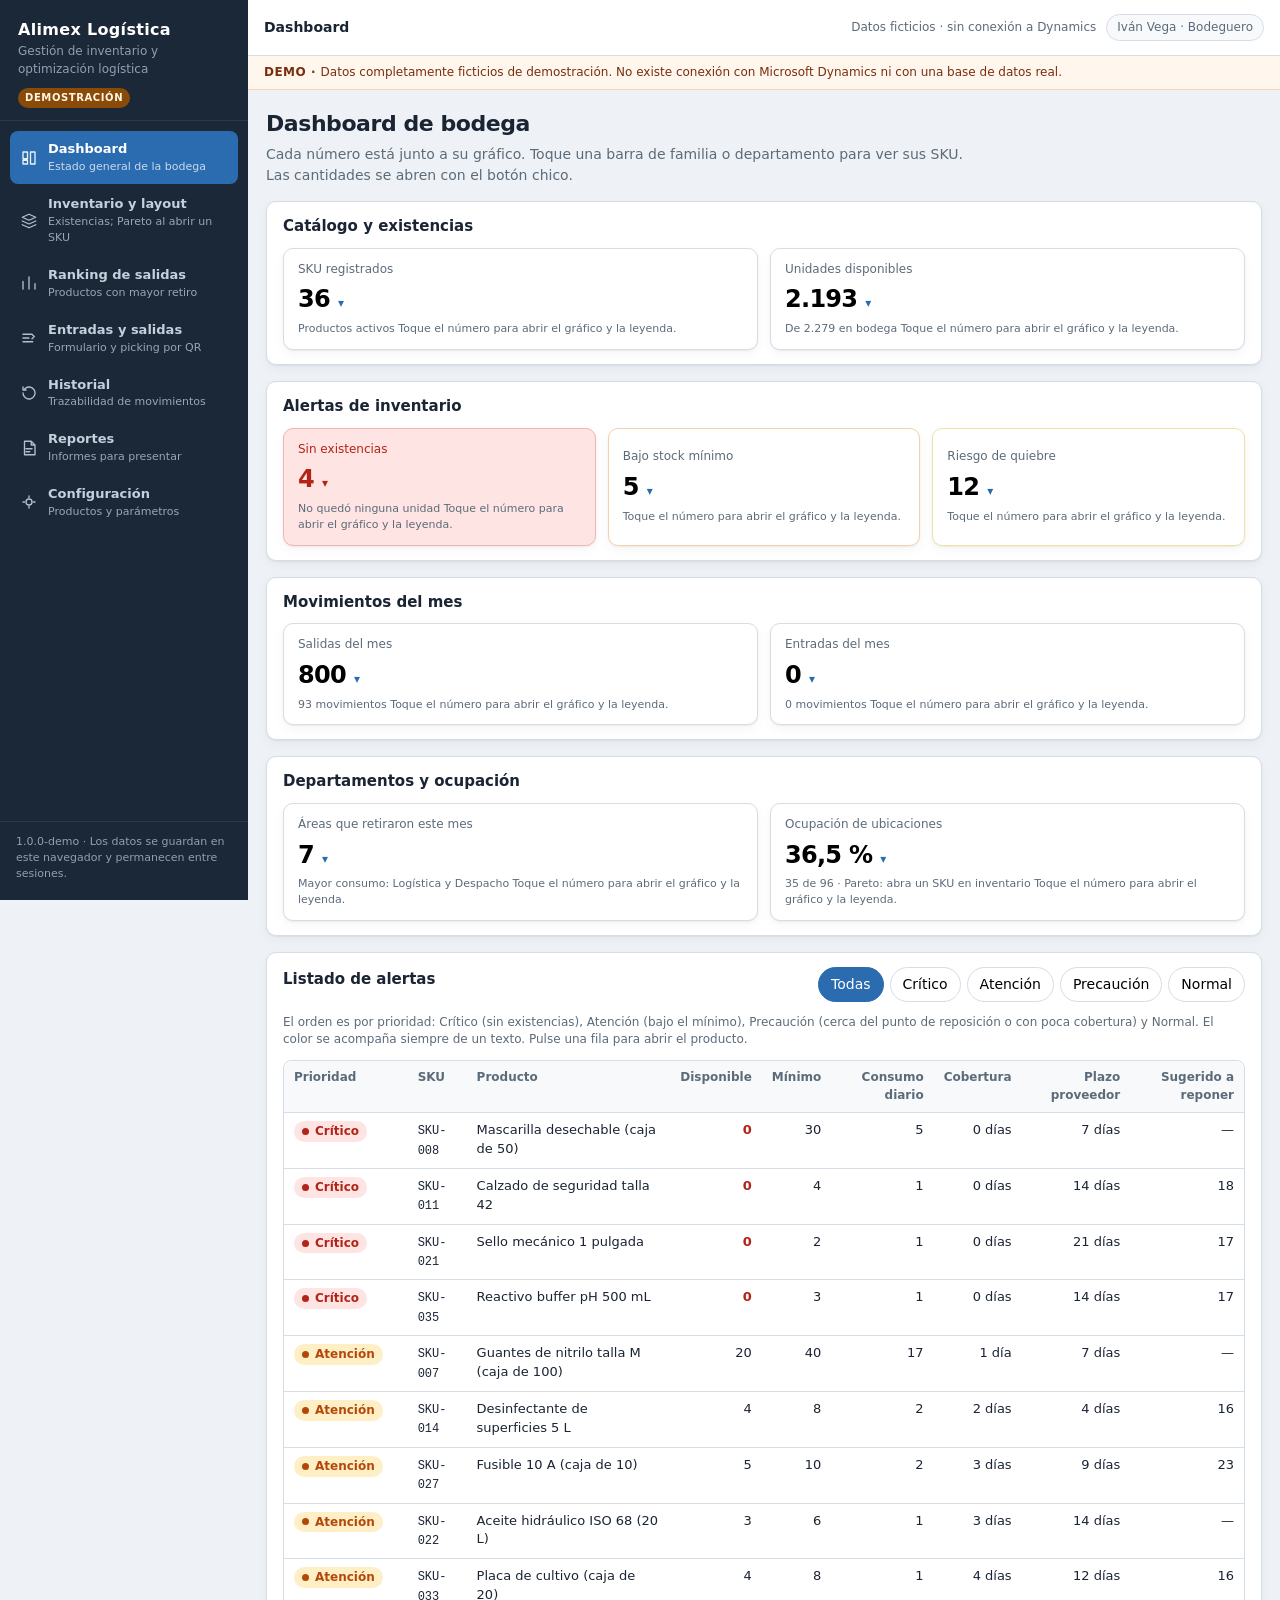
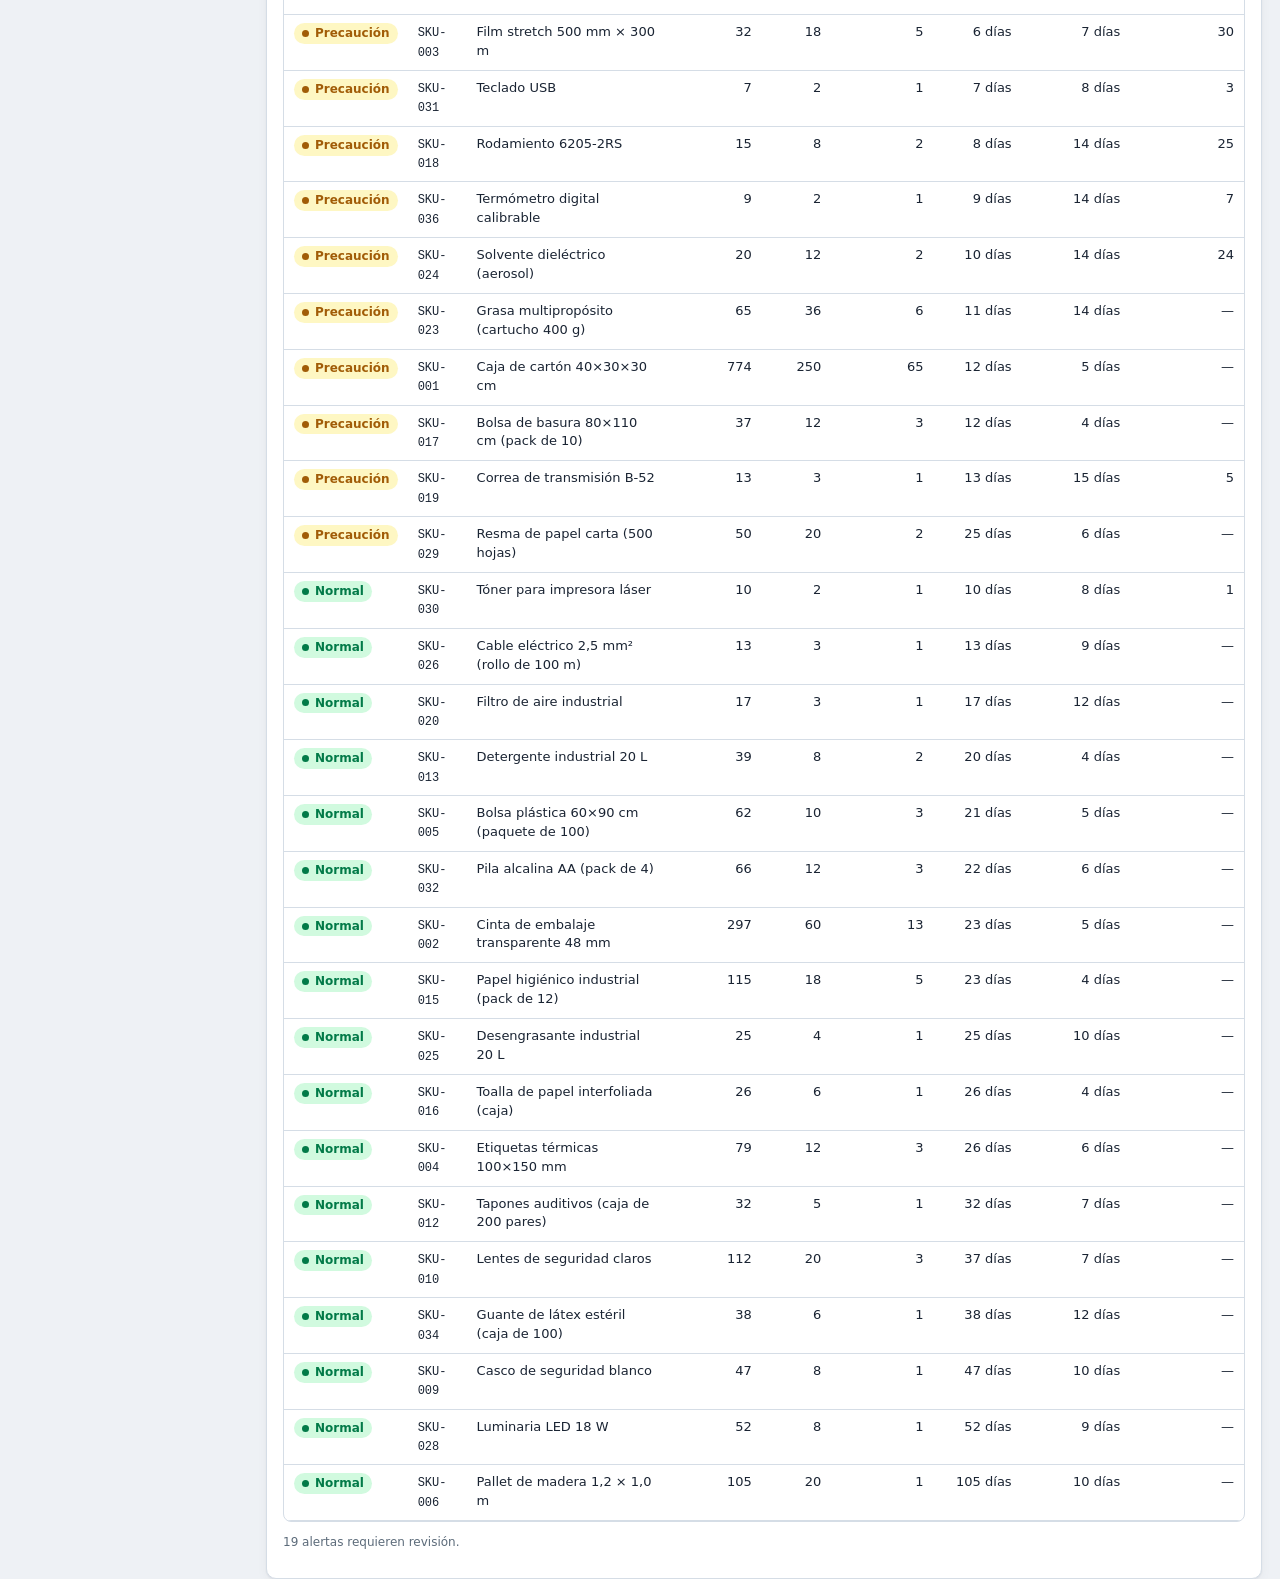
==== index.html @ c2c271ae "Publica el prototipo de inventario Alimex para guardarlo en un repositorio privado. Co-authored-by: " ====
<!doctype html>
<html lang="es">
<head>
  <meta charset="utf-8">
  <meta name="viewport" content="width=device-width, initial-scale=1, viewport-fit=cover">
  <meta name="theme-color" content="#1b2838">
  <meta name="description" content="Plataforma de demostración para gestión de inventario y logística. Datos ficticios. Sin conexión a Microsoft Dynamics.">
  <title>Alimex Logística — Inventario (demostración)</title>
  <link rel="stylesheet" href="./assets/css/app.css">
  <link rel="manifest" href="./manifest.webmanifest">
  <link rel="icon" href="./assets/icons/icon.svg" type="image/svg+xml">
  <link rel="apple-touch-icon" href="./assets/icons/icon.svg">
</head>
<body>
  <div id="app">
    <p class="boot">Cargando la plataforma de demostración…</p>
  </div>
  <script type="module" src="./src/main.js"></script>
</body>
</html>
---- assets/css/app.css ----
:root {
  --bg: #eef1f5;
  --surface: #ffffff;
  --surface-2: #f7f9fb;
  --sidebar: #1b2838;
  --sidebar-2: #243447;
  --sidebar-text: #c5d0dc;
  --sidebar-active: #ffffff;
  --accent: #2b6cb0;
  --accent-soft: #e8f1fa;
  --text: #1a2433;
  --muted: #5c6b7a;
  --border: #d5dde6;
  --shadow: 0 1px 2px rgba(16, 24, 40, 0.06), 0 4px 12px rgba(16, 24, 40, 0.04);
  --critico: #b42318;
  --critico-bg: #fee4e2;
  --atencion: #b54708;
  --atencion-bg: #feefc6;
  --precaucion: #a15c07;
  --precaucion-bg: #fef7c3;
  --normal: #027a48;
  --normal-bg: #d1fadf;
  --abc-a: #b42318;
  --abc-b: #b54708;
  --abc-c: #175cd3;
  --radius: 10px;
  --sidebar-w: 248px;
  --topbar-h: 56px;
  --font: "Segoe UI", system-ui, -apple-system, Roboto, "Helvetica Neue", Arial, sans-serif;
  --mono: "Cascadia Mono", "Segoe UI Mono", Consolas, monospace;
}

* { box-sizing: border-box; }
html, body { margin: 0; min-height: 100%; }
body {
  font: 14px/1.45 var(--font);
  color: var(--text);
  background: var(--bg);
}
#app { min-height: 100vh; }
.boot { margin: 32px; color: var(--muted); }
a { color: var(--accent); }
button, input, select, textarea { font: inherit; }
button { cursor: pointer; }

.app {
  display: grid;
  grid-template-columns: var(--sidebar-w) 1fr;
  min-height: 100vh;
}

.sidebar {
  background: var(--sidebar);
  color: var(--sidebar-text);
  display: flex;
  flex-direction: column;
  position: sticky;
  top: 0;
  height: 100vh;
  overflow: auto;
}
.brand {
  padding: 18px 18px 12px;
  border-bottom: 1px solid rgba(255,255,255,.08);
}
.brand-name { color: #fff; font-weight: 650; font-size: 16px; letter-spacing: .02em; }
.brand-sub { font-size: 12px; color: #8ea0b3; margin-top: 2px; }
.demo-pill {
  display: inline-block;
  margin-top: 10px;
  background: #8a4b08;
  color: #fff6e6;
  font-size: 10px;
  font-weight: 700;
  letter-spacing: .06em;
  padding: 3px 7px;
  border-radius: 999px;
}
.nav { padding: 10px 10px 16px; display: flex; flex-direction: column; gap: 2px; }
.nav-link {
  display: flex;
  align-items: center;
  gap: 10px;
  color: var(--sidebar-text);
  text-decoration: none;
  padding: 9px 10px;
  border-radius: 8px;
  border: 0;
  background: transparent;
  text-align: left;
  width: 100%;
}
.nav-link:hover { background: var(--sidebar-2); color: #fff; }
.nav-link.is-active { background: #2b6cb0; color: #fff; }
.nav-ico { width: 18px; height: 18px; flex: 0 0 18px; opacity: .9; }
.nav-text { display: flex; flex-direction: column; }
.nav-text strong { font-weight: 600; font-size: 13px; }
.nav-text small { font-size: 11px; opacity: .75; font-weight: 400; }
.sidebar-foot {
  margin-top: auto;
  padding: 12px 16px 18px;
  font-size: 11px;
  color: #8ea0b3;
  border-top: 1px solid rgba(255,255,255,.08);
}

.workspace { min-width: 0; display: flex; flex-direction: column; min-height: 100vh; }
.topbar {
  height: var(--topbar-h);
  background: var(--surface);
  border-bottom: 1px solid var(--border);
  display: flex;
  align-items: center;
  gap: 12px;
  padding: 0 16px;
  position: sticky;
  top: 0;
  z-index: 20;
}
.menu-btn {
  display: none;
  border: 1px solid var(--border);
  background: #fff;
  border-radius: 8px;
  width: 36px;
  height: 36px;
}
.top-title { font-weight: 650; }
.top-meta { color: var(--muted); font-size: 12px; margin-left: auto; display: flex; align-items: center; gap: 10px; }
.user-chip {
  background: var(--surface-2);
  border: 1px solid var(--border);
  border-radius: 999px;
  padding: 4px 10px;
  font-size: 12px;
}

.banner {
  background: #fff7ed;
  color: #7a2e0e;
  border-bottom: 1px solid #f6d7b0;
  padding: 8px 16px;
  font-size: 12px;
}
.banner strong { letter-spacing: .04em; }

.main { padding: 18px 18px 40px; min-width: 0; }
.page { display: flex; flex-direction: column; gap: 16px; }
.page-head { display: flex; flex-wrap: wrap; justify-content: space-between; gap: 12px; align-items: flex-end; }
.page-head h1 { margin: 0; font-size: 22px; letter-spacing: -.02em; }
.page-head p { margin: 4px 0 0; color: var(--muted); max-width: 720px; }
.actions { display: flex; flex-wrap: wrap; gap: 8px; }

.card {
  background: var(--surface);
  border: 1px solid var(--border);
  border-radius: var(--radius);
  box-shadow: var(--shadow);
  padding: 14px 16px;
}
.card h2, .card h3 { margin: 0 0 10px; font-size: 15px; }
.card-head {
  display: flex;
  justify-content: space-between;
  gap: 10px;
  align-items: center;
  margin-bottom: 10px;
}
.muted { color: var(--muted); }
.small { font-size: 12px; }

.grid { display: grid; gap: 12px; }
.kpis { grid-template-columns: repeat(4, minmax(0, 1fr)); }
.kpis.kpis-2 { grid-template-columns: repeat(2, minmax(0, 1fr)); }
.kpis.kpis-3 { grid-template-columns: repeat(3, minmax(0, 1fr)); }
.kpi {
  background: var(--surface);
  border: 1px solid var(--border);
  border-radius: var(--radius);
  padding: 12px 14px;
  box-shadow: var(--shadow);
  min-width: 0;
}
.kpi .label { color: var(--muted); font-size: 12px; }
.kpi .value { font-size: 24px; font-weight: 700; letter-spacing: -.03em; margin-top: 4px; display: flex; align-items: baseline; gap: 8px; }
.kpi .hint { font-size: 11px; color: var(--muted); margin-top: 4px; }
.kpi.is-critico { border-color: #f3b4b1; background: var(--critico-bg); }
.kpi.is-critico .label,
.kpi.is-critico .value { color: var(--critico); }
.kpi.is-atencion { border-color: #f5d0a8; }
.kpi.is-precaucion { border-color: #efe3a0; }
.kpi.is-link { cursor: pointer; text-align: left; width: 100%; }
.kpi.is-chart:hover { border-color: #8fb4d8; background: #f8fbfe; }
.kpi.is-critico.is-chart:hover { border-color: #b42318; background: #fee4e2; }
.kpi.is-open { border-color: var(--accent); box-shadow: 0 0 0 2px #d6e6f5; }
.kpi.is-critico.is-open { border-color: var(--critico); box-shadow: 0 0 0 2px #f5c2c0; }
.kpi-caret { font-size: 12px; color: var(--accent); font-weight: 700; }
.kpi.is-critico .kpi-caret { color: var(--critico); }
.num-empty { color: var(--critico); font-weight: 700; }

.dash-block { padding: 14px 16px; }
.dash-block .kpis { margin: 0; }
.dash-reveal {
  display: none;
  margin-top: 14px;
  padding-top: 12px;
  border-top: 1px solid var(--border);
}
.dash-reveal.is-open { display: block; }
.legend-box {
  background: var(--surface-2);
  border: 1px solid var(--border);
  border-radius: 8px;
  padding: 10px 14px;
  margin-top: 10px;
}
.legend-box h3 { margin: 0 0 6px; font-size: 13px; }
.legend-box ul { margin: 0; padding-left: 18px; }
.legend-box li { margin: 5px 0; color: var(--text); font-size: 13px; }
.legend-box .swatch { margin-right: 4px; vertical-align: middle; }
.formula-box {
  margin: 0 0 10px;
  padding: 8px 12px;
  border: 1px solid var(--border);
  border-left: 3px solid var(--accent);
  border-radius: 8px;
  background: var(--surface-2);
  font-size: 13px;
  font-family: var(--mono);
}

.badge {
  display: inline-flex;
  align-items: center;
  gap: 6px;
  border-radius: 999px;
  padding: 2px 8px;
  font-size: 12px;
  font-weight: 650;
  line-height: 1.4;
  white-space: nowrap;
}
.badge .dot { width: 7px; height: 7px; border-radius: 50%; }
.badge-critico { background: var(--critico-bg); color: var(--critico); }
.badge-critico .dot { background: var(--critico); }
.badge-atencion { background: var(--atencion-bg); color: var(--atencion); }
.badge-atencion .dot { background: var(--atencion); }
.badge-precaucion { background: var(--precaucion-bg); color: var(--precaucion); }
.badge-precaucion .dot { background: var(--precaucion); }
.badge-normal { background: var(--normal-bg); color: var(--normal); }
.badge-normal .dot { background: var(--normal); }
.badge-abc-A { background: #fee4e2; color: #b42318; }
.badge-abc-B { background: #feefc6; color: #b54708; }
.badge-abc-C { background: #d1e0ff; color: #175cd3; }

.filters {
  display: flex;
  flex-wrap: wrap;
  gap: 8px;
  align-items: end;
}
.field { display: flex; flex-direction: column; gap: 4px; min-width: 0; }
.field label { font-size: 12px; color: var(--muted); font-weight: 600; }
.field input, .field select, .field textarea {
  border: 1px solid var(--border);
  border-radius: 8px;
  padding: 7px 9px;
  background: #fff;
  min-width: 0;
}
.field textarea { min-height: 68px; resize: vertical; }
.field input:focus, .field select:focus, .field textarea:focus {
  outline: 2px solid #b6d2ef;
  border-color: var(--accent);
}
.field.is-error input, .field.is-error select, .field.is-error textarea { border-color: var(--critico); }
.field .err, .err { color: var(--critico); font-size: 12px; }
.field.grow { flex: 1 1 180px; }

.btn {
  border: 1px solid var(--border);
  background: #fff;
  border-radius: 8px;
  padding: 7px 12px;
  color: var(--text);
}
.btn:hover { background: var(--surface-2); }
.btn-primary { background: var(--accent); border-color: var(--accent); color: #fff; }
.btn-primary:hover { filter: brightness(1.05); }
.btn-danger { background: #b42318; border-color: #b42318; color: #fff; }
.btn-ghost { background: transparent; }
.btn:disabled { opacity: .5; cursor: not-allowed; }
.btn-row { display: flex; flex-wrap: wrap; gap: 8px; }
.btn-tiny {
  padding: 3px 8px;
  font-size: 11px;
  line-height: 1.2;
  border-radius: 6px;
}

.chart-hit { cursor: pointer; }
.chart-hit:hover .chart-hit-bg { fill: #eef5fb; }
.legend span.chart-hit:hover,
.legend span.chart-hit.is-on { color: var(--text); }
.sku-pick {
  margin-top: 10px;
  padding: 10px 12px;
  border: 1px solid var(--border);
  border-radius: 8px;
  background: var(--surface-2);
}
.sku-pick-head {
  display: flex;
  align-items: center;
  justify-content: space-between;
  gap: 8px;
  margin-bottom: 8px;
}
.sku-pick-head h3 { margin: 0; font-size: 13px; }
.sku-list {
  list-style: none;
  display: flex;
  flex-wrap: wrap;
  gap: 6px;
  margin: 0;
  padding: 0;
}
.sku-chip {
  font-family: var(--mono);
  font-size: 12px;
  border: 1px solid var(--border);
  background: #fff;
  border-radius: 6px;
  padding: 4px 8px;
  color: var(--text);
}
.sku-chip:hover { border-color: var(--accent); background: #f8fbfe; }

.table-wrap { overflow: auto; border: 1px solid var(--border); border-radius: 8px; }
table.data {
  width: 100%;
  border-collapse: collapse;
  font-size: 13px;
  min-width: 640px;
}
table.data th, table.data td {
  padding: 8px 10px;
  border-bottom: 1px solid var(--border);
  text-align: left;
  vertical-align: top;
}
table.data th {
  background: var(--surface-2);
  font-size: 12px;
  color: var(--muted);
  font-weight: 650;
  position: sticky;
  top: 0;
  z-index: 1;
}
table.data th.num, table.data td.num { text-align: right; font-variant-numeric: tabular-nums; }
table.data tr.is-click { cursor: pointer; }
table.data tr.is-click:hover { background: var(--accent-soft); }
table.data tr.is-on { background: #e8f1fa; }
table.data .sku { font-family: var(--mono); font-size: 12px; }

.empty {
  padding: 24px;
  text-align: center;
  color: var(--muted);
}

.charts { grid-template-columns: repeat(2, minmax(0, 1fr)); }
.chart {
  min-height: 220px;
}
.chart svg { width: 100%; height: auto; display: block; }
.legend { display: flex; flex-wrap: wrap; gap: 10px 14px; font-size: 12px; color: var(--muted); margin-top: 8px; }
.legend span { display: inline-flex; align-items: center; gap: 6px; }
.swatch { width: 10px; height: 10px; border-radius: 2px; display: inline-block; }

.donut-wrap {
  display: grid;
  grid-template-columns: minmax(168px, 42%) 1fr;
  gap: 8px 20px;
  align-items: center;
}
.donut-legend { display: flex; flex-direction: column; gap: 10px; min-width: 0; }
.donut-row {
  display: grid;
  grid-template-columns: 12px minmax(0, 1fr) auto;
  grid-template-rows: auto auto;
  column-gap: 10px;
  row-gap: 3px;
  align-items: center;
}
.donut-swatch {
  grid-row: 1 / 3;
  width: 12px;
  height: 12px;
  border-radius: 3px;
  align-self: start;
  margin-top: 4px;
}
.donut-copy { min-width: 0; }
.donut-copy strong { display: block; font-size: 13px; line-height: 1.25; }
.donut-nums { text-align: right; }
.donut-nums b { display: block; font-size: 15px; line-height: 1.2; }
.donut-track {
  grid-column: 2 / 4;
  height: 5px;
  background: #eef2f6;
  border-radius: 99px;
  overflow: hidden;
}
.donut-track i { display: block; height: 100%; border-radius: 99px; }

.split {
  display: grid;
  grid-template-columns: minmax(0, 1.15fr) minmax(320px, .85fr);
  gap: 12px;
  align-items: start;
}

.layout {
  display: flex;
  flex-direction: column;
  gap: 10px;
}
.aisles {
  display: grid;
  gap: 10px;
}
.aisle { min-width: 0; }
.aisle-title { font-size: 12px; font-weight: 700; margin-bottom: 6px; color: var(--muted); }
.racks { display: grid; grid-template-columns: repeat(6, minmax(0, 1fr)); gap: 6px; }
.rack { display: flex; flex-direction: column-reverse; gap: 3px; }
.slot {
  border: 1px solid var(--border);
  background: #f4f7fa;
  border-radius: 4px;
  min-height: 28px;
  padding: 2px 3px;
  font-size: 9px;
  line-height: 1.15;
  color: #334;
  text-align: left;
  width: 100%;
}
.slot.is-free { background: #fff; color: #8a96a3; }
.slot.is-on { outline: 2px solid var(--accent); outline-offset: 1px; }
.slot.is-hit { box-shadow: 0 0 0 2px #1a365d; font-weight: 700; }
.slot.is-dim {
  background: #f1f4f7;
  color: #c5ccd3;
  border-color: #e6eaee;
  opacity: .38;
  cursor: default;
}
.slot.is-dim:disabled { opacity: .38; }
.slot .code { font-family: var(--mono); display: block; }
.slot-meta {
  display: flex;
  align-items: center;
  justify-content: space-between;
  gap: 4px;
}
.slot-cls { font-size: 10px; font-weight: 800; line-height: 1; }
.heat-0 { background: #eef2f6; }
.heat-1 { background: #d7e8f7; }
.heat-2 { background: #9ec5e8; }
.heat-3 { background: #5a9ad0; color: #fff; }
.heat-4 { background: #2b6cb0; color: #fff; }
.heat-A { background: #fecaca; }
.heat-B { background: #fde68a; }
.heat-C { background: #bfdbfe; }
.heat-A .slot-cls, .has-cls-A .slot-cls { color: #b42318; }
.heat-B .slot-cls, .has-cls-B .slot-cls { color: #b54708; }
.heat-C .slot-cls, .has-cls-C .slot-cls { color: #175cd3; }
.layout .card-head { flex-wrap: wrap; align-items: flex-start; }

.pareto-legend {
  display: flex;
  flex-wrap: wrap;
  gap: 8px;
}
.pareto-chip {
  display: inline-flex;
  align-items: center;
  gap: 8px;
  border: 1px solid var(--border);
  border-radius: 8px;
  padding: 6px 10px;
  font-size: 12px;
  background: #fff;
}
.pareto-chip b {
  width: 20px;
  height: 20px;
  border-radius: 4px;
  display: inline-flex;
  align-items: center;
  justify-content: center;
  font-size: 12px;
}
.pareto-chip.is-A b { background: #fecaca; color: #b42318; }
.pareto-chip.is-B b { background: #fde68a; color: #b54708; }
.pareto-chip.is-C b { background: #bfdbfe; color: #175cd3; }
.pareto-chip.is-empty b { background: #eef2f6; color: #667; }

.future-layout-note {
  border: 1px solid #c7d7ea;
  background: #f4f8fc;
  border-left: 3px solid var(--accent);
  border-radius: 8px;
  padding: 8px 12px;
}
.future-layout-note strong { display: block; font-size: 12px; margin-bottom: 2px; }
.future-layout-note p { margin: 0; font-size: 12px; color: var(--muted); }

.slotting-box {
  border: 1px solid var(--border);
  border-radius: 8px;
  padding: 8px 10px;
  background: #fffaf3;
}
.slotting-box h3 { margin: 0 0 4px; font-size: 13px; }

.loc-panel { font-size: 13px; }
.loc-panel h3 { margin: 0 0 6px; display: flex; align-items: center; gap: 8px; }

.picker { position: relative; }
.picker-list {
  position: absolute;
  z-index: 30;
  left: 0; right: 0;
  top: 100%;
  background: #fff;
  border: 1px solid var(--border);
  border-radius: 8px;
  max-height: 220px;
  overflow: auto;
  box-shadow: var(--shadow);
}
.picker-item {
  display: block;
  width: 100%;
  text-align: left;
  border: 0;
  background: #fff;
  padding: 8px 10px;
}
.picker-item:hover, .picker-item.is-on { background: var(--accent-soft); }

.lines { display: flex; flex-direction: column; gap: 8px; }
.line {
  display: grid;
  grid-template-columns: 2fr 1fr 1fr 90px 32px;
  gap: 8px;
  align-items: end;
}
.tabs { display: flex; flex-wrap: wrap; gap: 6px; }
.tab {
  border: 1px solid var(--border);
  background: #fff;
  border-radius: 999px;
  padding: 6px 12px;
}
.tab.is-on { background: var(--accent); border-color: var(--accent); color: #fff; }

.toast-host {
  position: fixed;
  right: 16px;
  bottom: 16px;
  display: flex;
  flex-direction: column;
  gap: 8px;
  z-index: 80;
}
.toast {
  background: #1b2838;
  color: #fff;
  padding: 10px 14px;
  border-radius: 8px;
  box-shadow: var(--shadow);
  max-width: 360px;
}
.toast.is-error { background: #b42318; }
.toast.is-ok { background: #027a48; }

.modal-back {
  position: fixed;
  inset: 0;
  background: rgba(16, 24, 40, .45);
  display: flex;
  align-items: center;
  justify-content: center;
  padding: 16px;
  z-index: 70;
}
.modal {
  background: #fff;
  border-radius: 12px;
  max-width: 520px;
  width: 100%;
  padding: 18px;
  box-shadow: var(--shadow);
}
.modal h2 { margin: 0 0 8px; font-size: 18px; }
.pager { display: flex; gap: 8px; align-items: center; justify-content: flex-end; font-size: 12px; color: var(--muted); }

.report { display: flex; flex-direction: column; gap: 14px; }
.report-cover {
  border-left: 4px solid var(--accent);
}
.exec {
  font-size: 15px;
  line-height: 1.55;
}
.conclusions { margin: 0; padding-left: 18px; }
.conclusions li { margin: 6px 0; }

.overlay {
  position: fixed;
  inset: 0;
  background: rgba(0,0,0,.35);
  z-index: 40;
  display: none;
}
.overlay.is-on { display: block; }

.picking-host { margin-top: 4px; }
.page-head + .tabs { margin: 0 0 12px; }
.mobile-pick { display: flex; flex-direction: column; gap: 12px; max-width: 520px; margin: 0 auto; }
.qty-input { font-size: 28px; text-align: center; font-weight: 700; }

.detail-grid { grid-template-columns: 1.2fr .8fr; }

@media (max-width: 1100px) {
  .kpis, .kpis.kpis-3 { grid-template-columns: repeat(2, minmax(0, 1fr)); }
  .charts, .split, .detail-grid { grid-template-columns: 1fr; }
  .donut-wrap { grid-template-columns: 1fr; justify-items: center; }
  .donut-legend { width: 100%; }
  .racks { grid-template-columns: repeat(3, minmax(0, 1fr)); }
}
@media (max-width: 900px) {
  .app { grid-template-columns: 1fr; }
  .sidebar {
    position: fixed;
    z-index: 50;
    transform: translateX(-100%);
    width: min(86vw, 280px);
    transition: transform .2s ease;
  }
  .sidebar.is-open { transform: none; }
  .menu-btn { display: inline-flex; align-items: center; justify-content: center; }
  .top-meta .user-chip { display: none; }
  .line { grid-template-columns: 1fr 1fr; }
  .main { padding: 12px; }
}
@media (max-width: 640px) {
  .kpis { grid-template-columns: 1fr 1fr; }
  .kpi .value { font-size: 20px; }
  table.data { min-width: 520px; }
  .page-head h1 { font-size: 18px; }
}

@media print {
  .sidebar, .topbar, .banner, .menu-btn, .no-print, .toast-host, .overlay { display: none !important; }
  .app { display: block; }
  .main { padding: 0; }
  .card, .kpi { box-shadow: none; break-inside: avoid; }
  body { background: #fff; }
  .report { font-size: 12px; }
  h1 { font-size: 20px; }
  @page { margin: 16mm; }
}
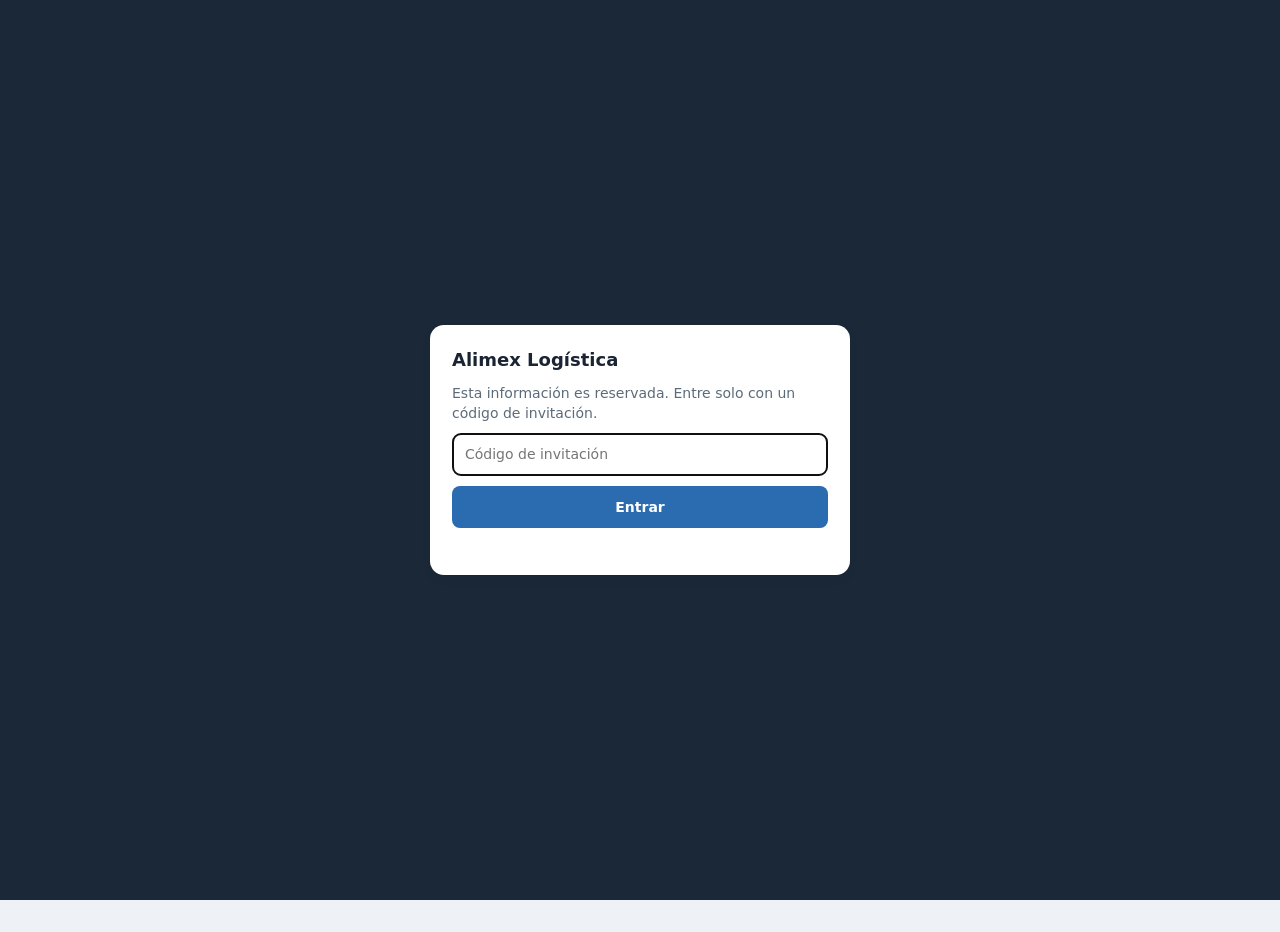
==== commit dae44ffe: "Agrega la entrada por código de invitación y el acceso directo, como en Metalpar. Co-authored-by: Cu" ====
--- a/index.html
+++ b/index.html
@@ -11,10 +11,19 @@
   <link rel="icon" href="./assets/icons/icon.svg" type="image/svg+xml">
   <link rel="apple-touch-icon" href="./assets/icons/icon.svg">
 </head>
-<body>
+<body class="locked">
+  <div id="invite">
+    <form id="inviteForm">
+      <b>Alimex Logística</b>
+      <p>Esta información es reservada. Entre solo con un código de invitación.</p>
+      <input id="inviteCode" type="password" autocomplete="off" placeholder="Código de invitación" spellcheck="false">
+      <button class="btn btn-primary" id="inviteGo" type="submit">Entrar</button>
+      <p id="inviteErr" class="err"></p>
+    </form>
+  </div>
   <div id="app">
     <p class="boot">Cargando la plataforma de demostración…</p>
   </div>
-  <script type="module" src="./src/main.js"></script>
+  <script type="module" src="./src/invite.js"></script>
 </body>
 </html>
--- a/assets/css/app.css
+++ b/assets/css/app.css
@@ -39,6 +39,39 @@
 }
 #app { min-height: 100vh; }
 .boot { margin: 32px; color: var(--muted); }
+
+#invite {
+  display: none;
+  position: fixed;
+  inset: 0;
+  z-index: 80;
+  align-items: center;
+  justify-content: center;
+  padding: 24px;
+  background: var(--sidebar);
+}
+body.locked #invite { display: flex; }
+body.locked #app { visibility: hidden; }
+#invite form {
+  width: min(420px, 100%);
+  display: flex;
+  flex-direction: column;
+  gap: 10px;
+  padding: 22px;
+  border-radius: 14px;
+  background: #fff;
+  box-shadow: var(--shadow);
+}
+#invite b { font-size: 18px; color: var(--text); }
+#invite p { margin: 0; line-height: 1.45; color: var(--muted); }
+#invite input {
+  border: 1px solid var(--border);
+  border-radius: 8px;
+  padding: 10px 12px;
+}
+#invite .err { min-height: 1.2em; color: var(--critico); font-size: 13px; }
+#inviteGo { min-height: 42px; background: var(--accent); border: 0; color: #fff; border-radius: 8px; font-weight: 650; }
+#inviteGo:hover { filter: brightness(1.05); }
 a { color: var(--accent); }
 button, input, select, textarea { font: inherit; }
 button { cursor: pointer; }
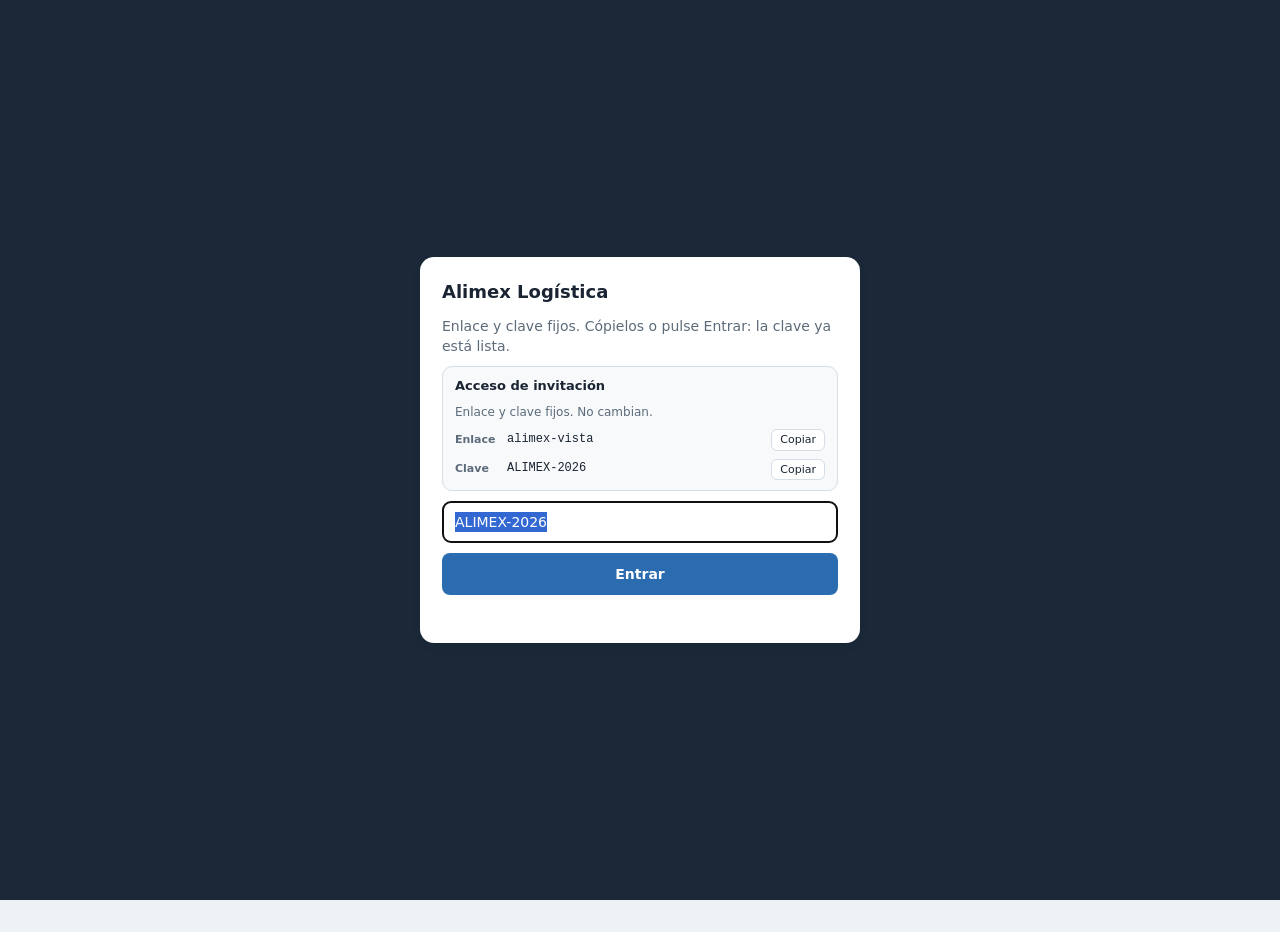
==== commit b4c0e392: "Actualiza el prototipo con ranking en el dashboard, fichas compactas y acceso de invitación fijo. Co" ====
--- a/index.html
+++ b/index.html
@@ -15,8 +15,9 @@
   <div id="invite">
     <form id="inviteForm">
       <b>Alimex Logística</b>
-      <p>Esta información es reservada. Entre solo con un código de invitación.</p>
-      <input id="inviteCode" type="password" autocomplete="off" placeholder="Código de invitación" spellcheck="false">
+      <p>Enlace y clave fijos. Cópielos o pulse Entrar: la clave ya está lista.</p>
+      <div id="inviteAccess"></div>
+      <input id="inviteCode" type="text" autocomplete="off" placeholder="Código de invitación" spellcheck="false">
       <button class="btn btn-primary" id="inviteGo" type="submit">Entrar</button>
       <p id="inviteErr" class="err"></p>
     </form>
--- a/assets/css/app.css
+++ b/assets/css/app.css
@@ -53,7 +53,7 @@
 body.locked #invite { display: flex; }
 body.locked #app { visibility: hidden; }
 #invite form {
-  width: min(420px, 100%);
+  width: min(440px, 100%);
   display: flex;
   flex-direction: column;
   gap: 10px;
@@ -131,10 +131,57 @@
 .nav-text small { font-size: 11px; opacity: .75; font-weight: 400; }
 .sidebar-foot {
   margin-top: auto;
-  padding: 12px 16px 18px;
+  padding: 12px 12px 16px;
   font-size: 11px;
   color: #8ea0b3;
   border-top: 1px solid rgba(255,255,255,.08);
+  display: flex;
+  flex-direction: column;
+  gap: 10px;
+}
+
+.access-card {
+  border: 1px solid var(--border);
+  background: var(--surface-2);
+  border-radius: 10px;
+  padding: 10px 12px;
+  display: flex;
+  flex-direction: column;
+  gap: 8px;
+}
+.access-card strong { font-size: 13px; color: var(--text); }
+.access-card > p { margin: 0; font-size: 12px; color: var(--muted); }
+.access-row {
+  display: grid;
+  grid-template-columns: 46px minmax(0, 1fr) auto;
+  gap: 6px;
+  align-items: center;
+}
+.access-k { font-size: 11px; color: var(--muted); font-weight: 650; }
+.access-v {
+  min-width: 0;
+  overflow: hidden;
+  text-overflow: ellipsis;
+  white-space: nowrap;
+  font-family: var(--mono);
+  font-size: 12px;
+  color: var(--text);
+  text-decoration: none;
+}
+a.access-v:hover { text-decoration: underline; }
+.access-copy { padding: 3px 8px; min-height: 0; }
+.access-card.is-dark {
+  background: var(--sidebar-2);
+  border-color: rgba(255,255,255,.1);
+}
+.access-card.is-dark strong,
+.access-card.is-dark .access-v { color: #fff; }
+.access-card.is-dark > p,
+.access-card.is-dark .access-k { color: #8ea0b3; }
+.access-card.is-dark .access-copy {
+  background: #1b2838;
+  color: #fff;
+  border-color: rgba(255,255,255,.16);
 }
 
 .workspace { min-width: 0; display: flex; flex-direction: column; min-height: 100vh; }
@@ -199,6 +246,39 @@
   align-items: center;
   margin-bottom: 10px;
 }
+
+.ficha-top {
+  display: flex;
+  justify-content: space-between;
+  align-items: center;
+  gap: 10px;
+  flex-wrap: wrap;
+  margin-bottom: 10px;
+}
+.ficha-top h2 { margin: 0; }
+.ficha-badges { display: flex; gap: 8px; align-items: center; flex-wrap: wrap; }
+.ficha-note {
+  margin: 0 0 10px;
+  font-size: 12px;
+  color: var(--muted);
+  line-height: 1.35;
+}
+.facts {
+  display: grid;
+  grid-template-columns: repeat(auto-fill, minmax(118px, 1fr));
+  gap: 6px;
+  margin: 0 0 12px;
+}
+.fact {
+  min-width: 0;
+  padding: 6px 8px;
+  border: 1px solid var(--border);
+  border-radius: 6px;
+  background: var(--surface-2);
+}
+.fact-k { display: block; font-size: 10px; color: var(--muted); line-height: 1.2; }
+.fact-v { display: block; margin-top: 2px; font-size: 14px; font-weight: 700; line-height: 1.2; word-break: break-word; }
+.fact-h { display: block; margin-top: 2px; font-size: 11px; color: var(--muted); }
 .muted { color: var(--muted); }
 .small { font-size: 12px; }
 
@@ -455,6 +535,37 @@
   align-items: start;
 }
 
+.inv-board {
+  display: grid;
+  grid-template-columns: minmax(0, 1fr);
+  gap: 12px;
+  align-items: start;
+}
+.inv-board.is-map {
+  grid-template-columns: minmax(0, 1fr) 220px;
+}
+.inv-main { min-width: 0; }
+.inv-main .loc-panel p { margin: 8px 0; line-height: 1.5; }
+.layout-mini {
+  position: sticky;
+  top: 12px;
+  padding: 10px;
+  align-self: start;
+}
+.layout-mini h2 { font-size: 13px; margin: 0; }
+.layout-mini .aisles { gap: 6px; }
+.layout-mini .aisle-title { font-size: 10px; margin-bottom: 3px; }
+.layout-mini .racks { gap: 2px; }
+.layout-mini .slot {
+  min-height: 14px;
+  padding: 1px;
+  font-size: 0;
+  border-radius: 2px;
+}
+.layout-mini .slot .code,
+.layout-mini .slot .slot-meta { display: none; }
+.layout-mini .slot.is-hit { min-height: 16px; }
+
 .layout {
   display: flex;
   flex-direction: column;
@@ -671,7 +782,8 @@
 
 @media (max-width: 1100px) {
   .kpis, .kpis.kpis-3 { grid-template-columns: repeat(2, minmax(0, 1fr)); }
-  .charts, .split, .detail-grid { grid-template-columns: 1fr; }
+  .charts, .split, .detail-grid, .inv-board.is-map { grid-template-columns: 1fr; }
+  .layout-mini { position: static; max-width: 280px; margin-left: auto; }
   .donut-wrap { grid-template-columns: 1fr; justify-items: center; }
   .donut-legend { width: 100%; }
   .racks { grid-template-columns: repeat(3, minmax(0, 1fr)); }
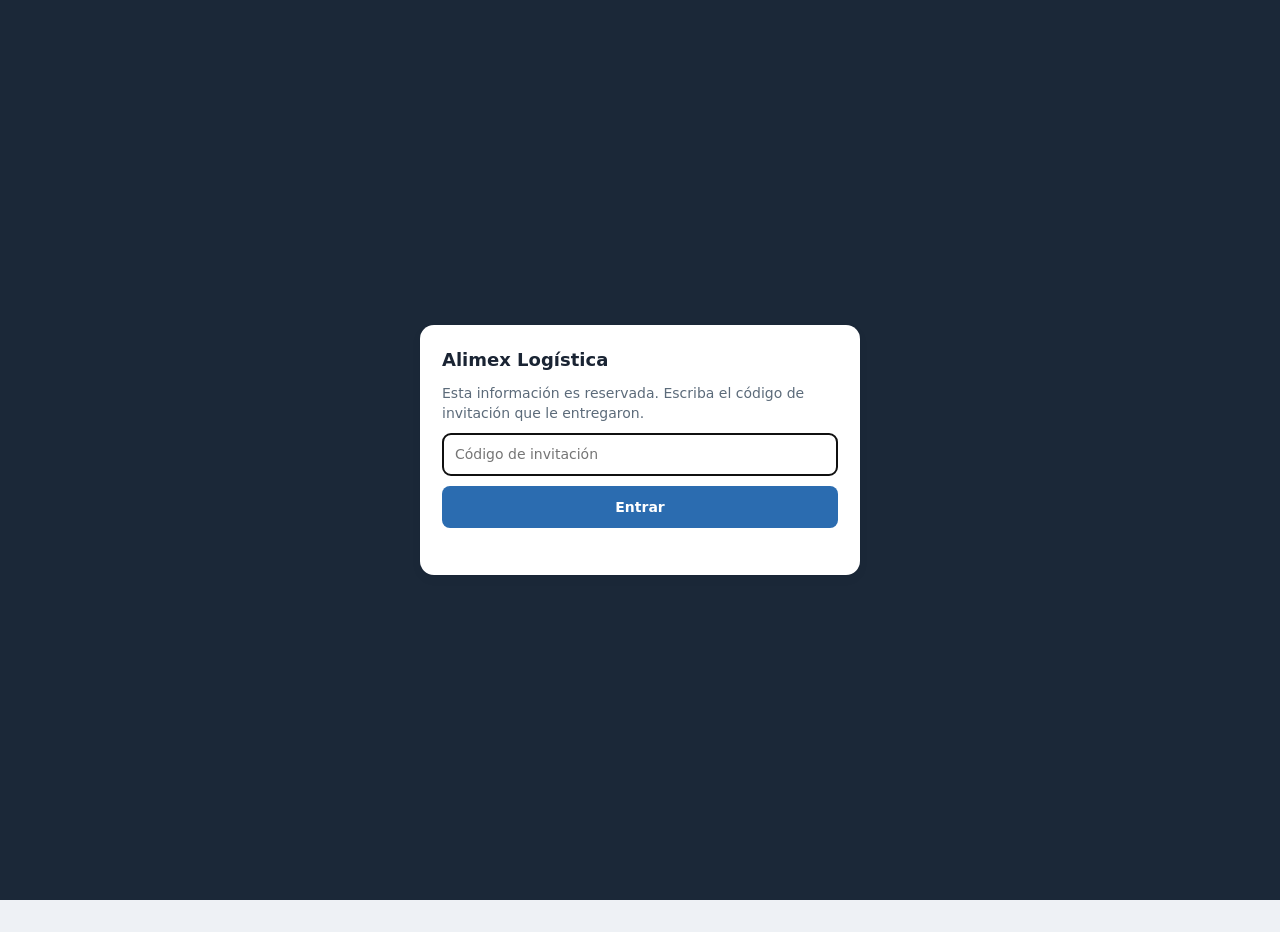
==== commit 6bbb3736: "Quita la clave de invitación de la interfaz y del repositorio público. Co-authored-by: Cursor <curso" ====
--- a/index.html
+++ b/index.html
@@ -6,7 +6,8 @@
   <meta name="theme-color" content="#1b2838">
   <meta name="description" content="Plataforma de demostración para gestión de inventario y logística. Datos ficticios. Sin conexión a Microsoft Dynamics.">
   <title>Alimex Logística — Inventario (demostración)</title>
-  <link rel="stylesheet" href="./assets/css/app.css">
+  <meta http-equiv="Cache-Control" content="no-cache, no-store, must-revalidate">
+  <link rel="stylesheet" href="./assets/css/app.css?v=1.1.1">
   <link rel="manifest" href="./manifest.webmanifest">
   <link rel="icon" href="./assets/icons/icon.svg" type="image/svg+xml">
   <link rel="apple-touch-icon" href="./assets/icons/icon.svg">
@@ -15,9 +16,8 @@
   <div id="invite">
     <form id="inviteForm">
       <b>Alimex Logística</b>
-      <p>Enlace y clave fijos. Cópielos o pulse Entrar: la clave ya está lista.</p>
-      <div id="inviteAccess"></div>
-      <input id="inviteCode" type="text" autocomplete="off" placeholder="Código de invitación" spellcheck="false">
+      <p>Esta información es reservada. Escriba el código de invitación que le entregaron.</p>
+      <input id="inviteCode" type="password" autocomplete="off" placeholder="Código de invitación" spellcheck="false">
       <button class="btn btn-primary" id="inviteGo" type="submit">Entrar</button>
       <p id="inviteErr" class="err"></p>
     </form>
@@ -25,6 +25,6 @@
   <div id="app">
     <p class="boot">Cargando la plataforma de demostración…</p>
   </div>
-  <script type="module" src="./src/invite.js"></script>
+  <script type="module" src="./src/invite.js?v=1.1.1"></script>
 </body>
 </html>
